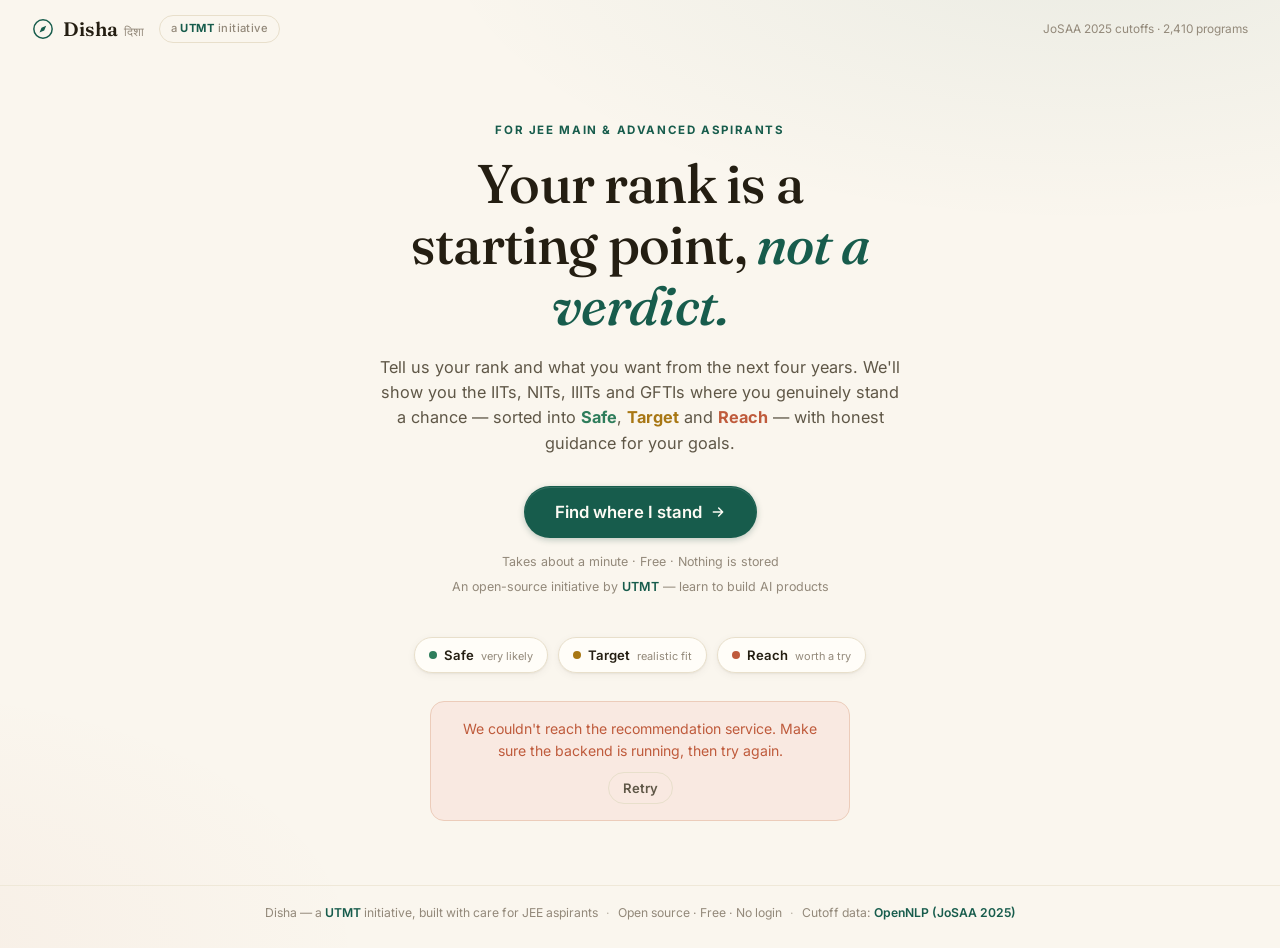
==== frontend/index.html @ eac90f02 "Initial commit: complete project code uploading on github" ====
<!DOCTYPE html>
<html lang="en">
<head>
  <meta charset="UTF-8" />
  <meta name="viewport" content="width=device-width, initial-scale=1.0, viewport-fit=cover" />
  <title>Disha — Find your direction after JEE</title>
  <meta name="description" content="Disha, a UTMT initiative — a calm, guided college counsellor for JEE aspirants. Enter your rank and goals, and see which IITs, NITs, IIITs and GFTIs realistically fit — grouped into Safe, Target and Reach with personal guidance." />
  <meta name="theme-color" content="#faf6ee" />
  <link rel="icon" type="image/svg+xml" href="assets/favicon.svg" />
  <link rel="preconnect" href="https://fonts.googleapis.com" />
  <link rel="preconnect" href="https://fonts.gstatic.com" crossorigin />
  <link href="https://fonts.googleapis.com/css2?family=Fraunces:opsz,wght@9..144,400;9..144,500;9..144,600&family=Inter:wght@400;500;600;700&display=swap" rel="stylesheet" />
  <link rel="stylesheet" href="css/style.css" />
</head>
<body>

  <!-- ───────────────────────── Header ───────────────────────── -->
  <header class="topbar">
    <a class="wordmark" href="/" id="wordmark" aria-label="Disha — home">
      <svg class="wordmark__mark" width="22" height="22" viewBox="0 0 24 24" fill="none" aria-hidden="true">
        <circle cx="12" cy="12" r="10" stroke="currentColor" stroke-width="1.6"/>
        <path d="M15.5 8.5l-2.2 5.1-5.1 2.2 2.2-5.1 5.1-2.2z" fill="currentColor"/>
      </svg>
      <span class="wordmark__text">Disha <span class="wordmark__devanagari" aria-hidden="true">दिशा</span></span>
    </a>
    <a class="utmt-badge" href="https://www.utmt.org" target="_blank" rel="noopener">a <strong>UTMT</strong> initiative</a>
    <div class="topbar__right">
      <span class="topbar__data-note">JoSAA 2025 cutoffs · <span id="program-count">2,410</span> programs</span>
      <button type="button" class="btn btn--ghost btn--sm" id="restart-btn" hidden>Start over</button>
    </div>
  </header>

  <main id="main">

    <!-- ───────────────────────── View: Welcome ───────────────────────── -->
    <section class="view view--welcome is-active" id="view-welcome" aria-label="Welcome">
      <div class="welcome">
        <p class="eyebrow welcome__eyebrow">For JEE Main &amp; Advanced aspirants</p>
        <h1 class="welcome__title">Your rank is a starting&nbsp;point, <em>not a verdict.</em></h1>
        <p class="welcome__lede">
          Tell us your rank and what you want from the next four years.
          We'll show you the IITs, NITs, IIITs and GFTIs where you genuinely stand a chance —
          sorted into <strong class="tone-safe">Safe</strong>, <strong class="tone-target">Target</strong>
          and <strong class="tone-reach">Reach</strong> — with honest guidance for your goals.
        </p>
        <button type="button" class="btn btn--primary btn--lg welcome__cta" id="begin-btn">
          Find where I stand
          <svg width="16" height="16" viewBox="0 0 24 24" fill="none" stroke="currentColor" stroke-width="2.2" stroke-linecap="round" stroke-linejoin="round" aria-hidden="true"><path d="M5 12h14M13 6l6 6-6 6"/></svg>
        </button>
        <p class="welcome__trust">Takes about a minute · Free · Nothing is stored</p>
        <p class="welcome__utmt">An open-source initiative by <a href="https://www.utmt.org" target="_blank" rel="noopener">UTMT</a> — learn to build AI products</p>

        <div class="welcome__legend" aria-hidden="true">
          <div class="legend-chip"><span class="dot dot--safe"></span>Safe <small>very likely</small></div>
          <div class="legend-chip"><span class="dot dot--target"></span>Target <small>realistic fit</small></div>
          <div class="legend-chip"><span class="dot dot--reach"></span>Reach <small>worth a try</small></div>
        </div>
      </div>

      <div class="offline-note" id="meta-offline" hidden>
        <p>We couldn't reach the recommendation service. Make sure the backend is running, then try again.</p>
        <button type="button" class="btn btn--ghost btn--sm" id="retry-meta-btn">Retry</button>
      </div>
    </section>

    <!-- ───────────────────────── View: Guided flow ───────────────────────── -->
    <section class="view view--flow" id="view-flow" aria-label="Your details">
      <div class="flow">
        <div class="flow__head">
          <button type="button" class="flow__back" id="flow-back" aria-label="Previous question">
            <svg width="16" height="16" viewBox="0 0 24 24" fill="none" stroke="currentColor" stroke-width="2.2" stroke-linecap="round" stroke-linejoin="round" aria-hidden="true"><path d="M19 12H5M11 18l-6-6 6-6"/></svg>
          </button>
          <div class="flow__progress" role="progressbar" aria-valuemin="1" aria-valuemax="5" aria-valuenow="1" id="flow-progressbar">
            <div class="flow__progress-fill" id="flow-progress-fill"></div>
          </div>
          <span class="flow__count" id="flow-count">1 / 5</span>
        </div>

        <form id="flow-form" novalidate>

          <!-- Step 1: Ranks -->
          <fieldset class="step" data-step="0">
            <p class="eyebrow">First things first</p>
            <h2 class="step__title">What's your rank?</h2>
            <p class="step__hint">Enter whichever ranks you have — at least one. Use your CRL (Common Rank List) rank.</p>

            <div class="field">
              <label class="field__label" for="mains-rank">JEE Main rank</label>
              <input class="input input--rank" id="mains-rank" type="text" inputmode="numeric" autocomplete="off" placeholder="e.g. 12,500" />
              <p class="field__note">Used for NITs, IIITs and GFTIs.</p>
            </div>

            <div class="field">
              <label class="field__label" for="adv-rank">JEE Advanced rank <span class="field__optional">optional</span></label>
              <input class="input input--rank" id="adv-rank" type="text" inputmode="numeric" autocomplete="off" placeholder="Leave blank if you didn't appear" />
              <p class="field__note">Used for IITs.</p>
            </div>

            <p class="field__error" id="error-ranks" role="alert" hidden></p>
          </fieldset>

          <!-- Step 2: About you -->
          <fieldset class="step" data-step="1" hidden>
            <p class="eyebrow">About you</p>
            <h2 class="step__title">A little about you</h2>
            <p class="step__hint">This decides which seat pools and quotas apply to you.</p>

            <div class="field">
              <span class="field__label" id="gender-label">Gender</span>
              <div class="choice-row" role="radiogroup" aria-labelledby="gender-label" id="gender-row">
                <button type="button" class="choice is-selected" role="radio" aria-checked="true" data-value="male">Male</button>
                <button type="button" class="choice" role="radio" aria-checked="false" data-value="female">Female</button>
                <button type="button" class="choice" role="radio" aria-checked="false" data-value="other">Other</button>
              </div>
              <p class="field__note" id="gender-note">&nbsp;</p>
            </div>

            <div class="field">
              <label class="field__label" for="seat-category">Reservation category</label>
              <select class="input" id="seat-category"></select>
              <p class="field__note" id="category-note"></p>
            </div>
          </fieldset>

          <!-- Step 3: Home state -->
          <fieldset class="step" data-step="2" hidden>
            <p class="eyebrow">Where you're from</p>
            <h2 class="step__title">Your home state</h2>
            <p class="step__hint">The state where you passed Class 12. NITs reserve half their seats for home-state students, so this genuinely changes your options.</p>

            <div class="field">
              <label class="field__label" for="home-state">State / Union Territory</label>
              <select class="input" id="home-state">
                <option value="" disabled selected>Choose your state…</option>
              </select>
              <p class="field__error" id="error-state" role="alert" hidden></p>
            </div>
          </fieldset>

          <!-- Step 4: Interest -->
          <fieldset class="step" data-step="3" hidden>
            <p class="eyebrow">The next four years</p>
            <h2 class="step__title">What pulls you?</h2>
            <p class="step__hint">There's no wrong answer — and "not sure" is a perfectly good one. We'll order branches to fit.</p>

            <div class="goal-grid" id="goal-grid" role="radiogroup" aria-label="Career interest"></div>
            <p class="field__error" id="error-goal" role="alert" hidden></p>
          </fieldset>

          <!-- Step 5: Review -->
          <fieldset class="step" data-step="4" hidden>
            <p class="eyebrow">One last look</p>
            <h2 class="step__title">Did we get this right?</h2>
            <p class="step__hint">Tap any row to change it.</p>

            <ul class="review" id="review-list"></ul>
          </fieldset>

          <div class="flow__foot">
            <button type="submit" class="btn btn--primary btn--lg" id="flow-next">Continue</button>
            <p class="flow__kbd-hint">press <kbd>Enter</kbd> ↵</p>
          </div>
        </form>
      </div>
    </section>

    <!-- ───────────────────────── View: Loading ───────────────────────── -->
    <section class="view view--loading" id="view-loading" aria-label="Finding your colleges">
      <div class="loading">
        <svg class="loading__compass" width="56" height="56" viewBox="0 0 24 24" fill="none" aria-hidden="true">
          <circle cx="12" cy="12" r="10" stroke="currentColor" stroke-width="1.4"/>
          <path d="M15.5 8.5l-2.2 5.1-5.1 2.2 2.2-5.1 5.1-2.2z" fill="currentColor"/>
        </svg>
        <p class="loading__text" id="loading-text">Reading last year's cutoffs…</p>
      </div>
    </section>

    <!-- ───────────────────────── View: Error ───────────────────────── -->
    <section class="view view--error" id="view-error" aria-label="Something went wrong" role="alert">
      <div class="error-box">
        <h2 class="error-box__title">That didn't work</h2>
        <p id="error-message">Something went wrong. Please try again.</p>
        <div class="error-box__actions">
          <button type="button" class="btn btn--primary" id="retry-btn">Try again</button>
          <button type="button" class="btn btn--ghost" id="error-edit-btn">Edit my details</button>
        </div>
      </div>
    </section>

    <!-- ───────────────────────── View: Results ───────────────────────── -->
    <section class="view view--results" id="view-results" aria-label="Your results">

      <div class="results-head">
        <div class="profile-chips" id="profile-chips"></div>
        <button type="button" class="btn btn--ghost btn--sm" id="edit-profile-btn">
          <svg width="13" height="13" viewBox="0 0 24 24" fill="none" stroke="currentColor" stroke-width="2" stroke-linecap="round" stroke-linejoin="round" aria-hidden="true"><path d="M17 3a2.8 2.8 0 014 4L7.5 20.5 2 22l1.5-5.5L17 3z"/></svg>
          Edit
        </button>
      </div>

      <!-- Counsellor's note -->
      <article class="note">
        <div class="note__rule" aria-hidden="true"></div>
        <div class="note__body">
          <p class="eyebrow note__eyebrow">A note for you</p>
          <h2 class="note__headline" id="note-headline">Here's where you stand.</h2>
          <p class="note__text" id="note-guidance"></p>
          <ul class="note__tips" id="note-tips"></ul>
        </div>
      </article>

      <div class="api-notes" id="api-notes" hidden></div>

      <!-- Standing spectrum -->
      <div class="spectrum" id="spectrum" role="group" aria-label="Your standing at a glance">
        <button type="button" class="zone zone--safe" data-zone="Safe">
          <span class="zone__count" id="zone-count-safe">0</span>
          <span class="zone__name">Safe</span>
          <span class="zone__sub">strong backups</span>
        </button>
        <button type="button" class="zone zone--target is-hot" data-zone="Target">
          <span class="zone__count" id="zone-count-target">0</span>
          <span class="zone__name">Target</span>
          <span class="zone__sub">your best-fit zone</span>
        </button>
        <button type="button" class="zone zone--reach" data-zone="Reach">
          <span class="zone__count" id="zone-count-reach">0</span>
          <span class="zone__name">Reach</span>
          <span class="zone__sub">worth a try</span>
        </button>
      </div>

      <!-- Filter toolbar -->
      <div class="toolbar" id="toolbar">
        <div class="searchbox">
          <svg width="14" height="14" viewBox="0 0 20 20" aria-hidden="true"><path d="M9 3.5a5.5 5.5 0 1 0 3.4 9.8l3.2 3.2a.9.9 0 0 0 1.3-1.3l-3.2-3.2A5.5 5.5 0 0 0 9 3.5zm-3.7 5.5a3.7 3.7 0 1 1 7.4 0 3.7 3.7 0 0 1-7.4 0z" fill="currentColor"/></svg>
          <input type="search" id="filter-search" placeholder="Search institute or branch…" aria-label="Search results" />
        </div>
        <div class="type-chips" id="type-chips" role="group" aria-label="Filter by institute type">
          <button type="button" class="chip is-active" data-type="">All</button>
          <button type="button" class="chip" data-type="IIT">IIT</button>
          <button type="button" class="chip" data-type="NIT">NIT</button>
          <button type="button" class="chip" data-type="IIIT">IIIT</button>
          <button type="button" class="chip" data-type="GFTI">GFTI</button>
        </div>
      </div>

      <!-- Result sections (populated by JS) -->
      <div id="result-sections" aria-live="polite"></div>

      <div class="empty-state" id="empty-filtered" hidden>
        <p><strong>Nothing matches those filters.</strong></p>
        <p>Try clearing the search or showing all institute types.</p>
        <button type="button" class="btn btn--ghost btn--sm" id="clear-filters-btn">Clear filters</button>
      </div>

      <div class="empty-state" id="empty-results" hidden>
        <p><strong>We couldn't find close matches.</strong></p>
        <p>Your rank may sit far from this dataset's cutoff windows for the filters chosen. Try adding your other rank, or double-check your home state.</p>
        <button type="button" class="btn btn--primary btn--sm" id="empty-edit-btn">Edit my details</button>
      </div>

      <!-- UTMT Nachiketa callout -->
      <aside class="nachiketa" id="nachiketa">
        <div class="nachiketa__body">
          <p class="eyebrow nachiketa__eyebrow">From UTMT, the team behind this tool</p>
          <h2 class="nachiketa__title">Bright mind, tight budget? Nachiketa has your back.</h2>
          <p class="nachiketa__text">
            If you scored <strong>90+ percentile in JEE Mains</strong> and your family income is below ₹3 lakh a year,
            UTMT's <strong>Nachiketa Initiative</strong> fully funds the IIT Madras online BS degree —
            with a 4-year internship, mentorship and placement support.
          </p>
          <a class="btn btn--ghost btn--sm nachiketa__cta" href="https://www.utmt.org/nachiketa" target="_blank" rel="noopener">
            Learn about Nachiketa
            <svg width="13" height="13" viewBox="0 0 24 24" fill="none" stroke="currentColor" stroke-width="2.2" stroke-linecap="round" stroke-linejoin="round" aria-hidden="true"><path d="M7 17L17 7M9 7h8v8"/></svg>
          </a>
        </div>
      </aside>

      <p class="disclaimer">
        Based on JoSAA 2025 Round-6 closing ranks for OPEN (CRL) seats. Cutoffs move every year —
        treat this as a compass, not a contract. Verify on <strong>josaa.nic.in</strong> before locking choices.
      </p>
    </section>

  </main>

  <footer class="footer">
    <span>Disha — a <a href="https://www.utmt.org" target="_blank" rel="noopener">UTMT</a> initiative, built with care for JEE aspirants</span>
    <span class="footer__sep" aria-hidden="true">·</span>
    <span>Open source · Free · No login</span>
    <span class="footer__sep" aria-hidden="true">·</span>
    <span>Cutoff data: <a href="https://github.com/atmabodha/OpenNLP" target="_blank" rel="noopener">OpenNLP (JoSAA 2025)</a></span>
  </footer>

  <script src="js/config.js"></script>
  <script src="js/api.js"></script>
  <script src="js/app.js" defer></script>
</body>
</html>
---- frontend/css/style.css ----
/* ════════════════════════════════════════════════════════════════════════
   Disha — design system
   A warm, editorial "counsellor's desk" aesthetic:
   paper cream surfaces, deep ink type, pine / ochre / terracotta accents.
   Fraunces (display serif) + Inter (UI sans). Mobile-first.
   ════════════════════════════════════════════════════════════════════════ */

:root {
  /* surfaces */
  --paper:      #faf6ee;
  --paper-deep: #f2ecdd;
  --card:       #fffdf8;
  --line:       #e8dfcb;
  --line-soft:  #efe8d8;

  /* ink */
  --ink:       #241e12;
  --ink-soft:  #5f5747;
  --ink-faint: #93897a;

  /* brand */
  --pine:       #175c4c;
  --pine-deep:  #0e4237;
  --pine-tint:  #e3ede7;

  /* zones */
  --safe:        #2e7d5b;
  --safe-bg:     #e8f1e9;
  --safe-line:   #c4dcc9;
  --target:      #a87714;
  --target-bg:   #f7eed7;
  --target-line: #e6d4a8;
  --reach:       #bf5b3c;
  --reach-bg:    #f9e9e1;
  --reach-line:  #ecccba;

  /* misc */
  --radius:    14px;
  --radius-sm: 9px;
  --shadow-sm: 0 1px 2px rgba(60, 48, 22, 0.06), 0 2px 8px rgba(60, 48, 22, 0.05);
  --shadow-md: 0 2px 6px rgba(60, 48, 22, 0.07), 0 12px 32px rgba(60, 48, 22, 0.09);
  --serif: "Fraunces", "Georgia", serif;
  --sans:  "Inter", -apple-system, "Segoe UI", sans-serif;
  --ease-out: cubic-bezier(0.22, 1, 0.36, 1);
}

/* ── Reset & base ──────────────────────────────────────────────────────── */

*, *::before, *::after { box-sizing: border-box; }

/* [hidden] must always win, even over display rules below */
[hidden] { display: none !important; }

html { -webkit-text-size-adjust: 100%; }

body {
  margin: 0;
  min-height: 100dvh;
  display: flex;
  flex-direction: column;
  font-family: var(--sans);
  font-size: 16px;
  line-height: 1.55;
  color: var(--ink);
  background:
    radial-gradient(1100px 500px at 85% -8%, rgba(23, 92, 76, 0.07), transparent 60%),
    radial-gradient(900px 480px at -10% 100%, rgba(191, 91, 60, 0.05), transparent 55%),
    var(--paper);
  -webkit-font-smoothing: antialiased;
}

h1, h2, h3 { margin: 0; font-weight: 600; }
p  { margin: 0; }
ul { margin: 0; padding: 0; list-style: none; }
fieldset { margin: 0; padding: 0; border: 0; min-width: 0; }
kbd {
  font-family: var(--sans);
  font-size: 0.72rem;
  padding: 2px 6px;
  border: 1px solid var(--line);
  border-bottom-width: 2px;
  border-radius: 5px;
  background: var(--card);
  color: var(--ink-soft);
}

::selection { background: rgba(23, 92, 76, 0.18); }

:focus-visible {
  outline: 2px solid var(--pine);
  outline-offset: 2px;
  border-radius: 4px;
}

/* ── Shared atoms ──────────────────────────────────────────────────────── */

.eyebrow {
  font-size: 0.72rem;
  font-weight: 700;
  letter-spacing: 0.14em;
  text-transform: uppercase;
  color: var(--pine);
}

.tone-safe   { color: var(--safe); }
.tone-target { color: var(--target); }
.tone-reach  { color: var(--reach); }

.btn {
  display: inline-flex;
  align-items: center;
  justify-content: center;
  gap: 8px;
  font-family: var(--sans);
  font-size: 0.95rem;
  font-weight: 600;
  padding: 12px 22px;
  border-radius: 999px;
  border: 1px solid transparent;
  cursor: pointer;
  transition: transform 0.15s var(--ease-out), box-shadow 0.2s, background-color 0.2s, border-color 0.2s;
  -webkit-tap-highlight-color: transparent;
}
.btn:active { transform: scale(0.97); }

.btn--primary {
  background: var(--pine);
  color: #fdfbf4;
  box-shadow: 0 2px 6px rgba(14, 66, 55, 0.25), inset 0 1px 0 rgba(255, 255, 255, 0.12);
}
.btn--primary:hover { background: var(--pine-deep); }

.btn--ghost {
  background: transparent;
  color: var(--ink-soft);
  border-color: var(--line);
}
.btn--ghost:hover { border-color: var(--ink-faint); color: var(--ink); background: var(--card); }

.btn--lg { font-size: 1.05rem; padding: 15px 30px; }
.btn--sm { font-size: 0.82rem; padding: 7px 14px; }

.btn[disabled] { opacity: 0.55; cursor: default; pointer-events: none; }

/* ── Topbar ────────────────────────────────────────────────────────────── */

.topbar {
  display: flex;
  align-items: center;
  justify-content: space-between;
  gap: 12px;
  padding: 14px clamp(16px, 4vw, 32px);
}

.wordmark {
  display: inline-flex;
  align-items: center;
  gap: 9px;
  text-decoration: none;
  color: var(--ink);
}
.wordmark__mark { color: var(--pine); flex: none; }
.wordmark__text {
  font-family: var(--serif);
  font-size: 1.22rem;
  font-weight: 600;
  letter-spacing: 0.01em;
}
.wordmark__devanagari {
  font-family: var(--sans);
  font-size: 0.78rem;
  font-weight: 500;
  color: var(--ink-faint);
  margin-left: 2px;
}

.utmt-badge {
  font-size: 0.7rem;
  font-weight: 500;
  letter-spacing: 0.04em;
  color: var(--ink-faint);
  text-decoration: none;
  border: 1px solid var(--line);
  border-radius: 999px;
  padding: 4px 11px;
  margin-left: 2px;
  margin-right: auto;
  transition: color 0.2s, border-color 0.2s;
  white-space: nowrap;
}
.utmt-badge strong { color: var(--pine); font-weight: 700; }
.utmt-badge:hover { color: var(--ink); border-color: var(--ink-faint); }

.topbar__right { display: flex; align-items: center; gap: 12px; }
.topbar__data-note { font-size: 0.74rem; color: var(--ink-faint); }
@media (max-width: 480px) { .topbar__data-note { display: none; } }

/* ── View switching ────────────────────────────────────────────────────── */

main { flex: 1; display: flex; flex-direction: column; }

.view {
  display: none;
  flex: 1;
  width: 100%;
  animation: view-in 0.45s var(--ease-out);
}
.view.is-active { display: flex; flex-direction: column; }

@keyframes view-in {
  from { opacity: 0; transform: translateY(10px); }
  to   { opacity: 1; transform: none; }
}

/* ── Welcome ───────────────────────────────────────────────────────────── */

.view--welcome {
  align-items: center;
  justify-content: center;
  padding: clamp(24px, 6vw, 64px) 20px;
}

.welcome {
  max-width: 620px;
  text-align: center;
  display: flex;
  flex-direction: column;
  align-items: center;
}

.welcome__eyebrow { animation: rise 0.6s var(--ease-out) both; }

.welcome__title {
  font-family: var(--serif);
  font-size: clamp(2.1rem, 6.5vw, 3.4rem);
  line-height: 1.12;
  font-weight: 500;
  letter-spacing: -0.015em;
  margin-top: 14px;
  animation: rise 0.6s var(--ease-out) 0.08s both;
}
.welcome__title em {
  font-style: italic;
  color: var(--pine);
}

.welcome__lede {
  margin-top: 18px;
  max-width: 52ch;
  font-size: 1.02rem;
  color: var(--ink-soft);
  animation: rise 0.6s var(--ease-out) 0.16s both;
}

.welcome__cta { margin-top: 30px; animation: rise 0.6s var(--ease-out) 0.24s both; }

.welcome__trust {
  margin-top: 14px;
  font-size: 0.78rem;
  color: var(--ink-faint);
  animation: rise 0.6s var(--ease-out) 0.3s both;
}

.welcome__utmt {
  margin-top: 6px;
  font-size: 0.78rem;
  color: var(--ink-faint);
  animation: rise 0.6s var(--ease-out) 0.34s both;
}
.welcome__utmt a {
  color: var(--pine);
  font-weight: 600;
  text-decoration: none;
}
.welcome__utmt a:hover { text-decoration: underline; }

.welcome__legend {
  display: flex;
  flex-wrap: wrap;
  justify-content: center;
  gap: 10px;
  margin-top: 40px;
  animation: rise 0.6s var(--ease-out) 0.38s both;
}

.legend-chip {
  display: inline-flex;
  align-items: baseline;
  gap: 7px;
  font-size: 0.82rem;
  font-weight: 600;
  padding: 7px 14px;
  background: var(--card);
  border: 1px solid var(--line);
  border-radius: 999px;
  box-shadow: var(--shadow-sm);
}
.legend-chip small { font-weight: 400; color: var(--ink-faint); }

.dot { width: 8px; height: 8px; border-radius: 50%; align-self: center; }
.dot--safe   { background: var(--safe); }
.dot--target { background: var(--target); }
.dot--reach  { background: var(--reach); }

@keyframes rise {
  from { opacity: 0; transform: translateY(14px); }
  to   { opacity: 1; transform: none; }
}

.offline-note {
  margin: 28px auto 0;
  max-width: 420px;
  text-align: center;
  font-size: 0.88rem;
  color: var(--reach);
  background: var(--reach-bg);
  border: 1px solid var(--reach-line);
  border-radius: var(--radius);
  padding: 16px 20px;
  display: grid;
  gap: 10px;
  justify-items: center;
}

/* ── Guided flow ───────────────────────────────────────────────────────── */

.view--flow {
  align-items: center;
  padding: clamp(12px, 3vw, 32px) 20px 40px;
}

.flow {
  width: 100%;
  max-width: 560px;
  display: flex;
  flex-direction: column;
  flex: 1;
}

.flow__head {
  display: flex;
  align-items: center;
  gap: 14px;
  padding: 8px 0 26px;
}

.flow__back {
  display: inline-flex;
  align-items: center;
  justify-content: center;
  width: 36px;
  height: 36px;
  flex: none;
  border-radius: 50%;
  border: 1px solid var(--line);
  background: var(--card);
  color: var(--ink-soft);
  cursor: pointer;
  transition: opacity 0.2s, border-color 0.2s, transform 0.15s var(--ease-out);
}
.flow__back:hover { border-color: var(--ink-faint); color: var(--ink); }
.flow__back:active { transform: scale(0.94); }
.flow__back[disabled] { opacity: 0; pointer-events: none; }

.flow__progress {
  flex: 1;
  height: 6px;
  border-radius: 999px;
  background: var(--line-soft);
  overflow: hidden;
}
.flow__progress-fill {
  height: 100%;
  width: 20%;
  border-radius: inherit;
  background: linear-gradient(90deg, var(--pine), #2c8a6f);
  transition: width 0.5s var(--ease-out);
}

.flow__count {
  font-size: 0.76rem;
  font-weight: 600;
  color: var(--ink-faint);
  font-variant-numeric: tabular-nums;
}

.step { animation: step-in 0.4s var(--ease-out); }
.step[hidden] { display: none; }

@keyframes step-in {
  from { opacity: 0; transform: translateX(26px); }
  to   { opacity: 1; transform: none; }
}
.step.is-back { animation-name: step-in-back; }
@keyframes step-in-back {
  from { opacity: 0; transform: translateX(-26px); }
  to   { opacity: 1; transform: none; }
}

.step__title {
  font-family: var(--serif);
  font-size: clamp(1.6rem, 5vw, 2.1rem);
  font-weight: 500;
  letter-spacing: -0.01em;
  margin-top: 10px;
}

.step__hint {
  margin-top: 8px;
  font-size: 0.92rem;
  color: var(--ink-soft);
  max-width: 46ch;
}

/* fields */

.field { margin-top: 22px; }

.field__label {
  display: block;
  font-size: 0.86rem;
  font-weight: 600;
  margin-bottom: 7px;
}
.field__optional {
  font-weight: 400;
  font-size: 0.76rem;
  color: var(--ink-faint);
  margin-left: 4px;
}

.input {
  width: 100%;
  font-family: var(--sans);
  font-size: 1rem;
  color: var(--ink);
  padding: 13px 16px;
  background: var(--card);
  border: 1.5px solid var(--line);
  border-radius: var(--radius-sm);
  transition: border-color 0.2s, box-shadow 0.2s;
  appearance: none;
}
.input:hover { border-color: #d8cdb4; }
.input:focus {
  outline: none;
  border-color: var(--pine);
  box-shadow: 0 0 0 3px rgba(23, 92, 76, 0.14);
}
.input::placeholder { color: var(--ink-faint); }

select.input {
  background-image: url("data:image/svg+xml,%3Csvg xmlns='http://www.w3.org/2000/svg' width='12' height='12' viewBox='0 0 24 24' fill='none' stroke='%235f5747' stroke-width='2.5' stroke-linecap='round' stroke-linejoin='round'%3E%3Cpath d='M6 9l6 6 6-6'/%3E%3C/svg%3E");
  background-repeat: no-repeat;
  background-position: right 14px center;
  padding-right: 40px;
  cursor: pointer;
}

.input--rank {
  font-family: var(--serif);
  font-size: 1.35rem;
  font-weight: 500;
  letter-spacing: 0.01em;
  font-variant-numeric: tabular-nums;
}

.field__note {
  margin-top: 6px;
  font-size: 0.78rem;
  color: var(--ink-faint);
}

.field__error {
  margin-top: 10px;
  font-size: 0.85rem;
  font-weight: 500;
  color: var(--reach);
}

/* choice pills (gender) */

.choice-row { display: flex; flex-wrap: wrap; gap: 8px; }

.choice {
  font-family: var(--sans);
  font-size: 0.92rem;
  font-weight: 500;
  color: var(--ink-soft);
  padding: 11px 20px;
  background: var(--card);
  border: 1.5px solid var(--line);
  border-radius: 999px;
  cursor: pointer;
  transition: border-color 0.18s, background-color 0.18s, color 0.18s, transform 0.15s var(--ease-out);
  -webkit-tap-highlight-color: transparent;
}
.choice:hover { border-color: #d8cdb4; }
.choice:active { transform: scale(0.96); }
.choice.is-selected {
  background: var(--pine-tint);
  border-color: var(--pine);
  color: var(--pine-deep);
  font-weight: 600;
}

/* goal cards */

.goal-grid {
  display: grid;
  grid-template-columns: 1fr;
  gap: 10px;
  margin-top: 22px;
}
@media (min-width: 560px) { .goal-grid { grid-template-columns: 1fr 1fr; } }

.goal-card {
  display: flex;
  align-items: center;
  gap: 14px;
  text-align: left;
  font-family: var(--sans);
  padding: 14px 16px;
  background: var(--card);
  border: 1.5px solid var(--line);
  border-radius: var(--radius);
  cursor: pointer;
  transition: border-color 0.18s, background-color 0.18s, transform 0.15s var(--ease-out), box-shadow 0.2s;
  -webkit-tap-highlight-color: transparent;
}
.goal-card:hover { border-color: #d8cdb4; box-shadow: var(--shadow-sm); }
.goal-card:active { transform: scale(0.98); }
.goal-card.is-selected {
  border-color: var(--pine);
  background: var(--pine-tint);
  box-shadow: 0 0 0 1px var(--pine) inset;
}

.goal-card__icon {
  display: inline-flex;
  align-items: center;
  justify-content: center;
  width: 38px;
  height: 38px;
  flex: none;
  border-radius: 11px;
  background: var(--paper-deep);
  color: var(--pine);
  transition: background-color 0.18s;
}
.goal-card.is-selected .goal-card__icon { background: #d2e2da; }

.goal-card__name { font-size: 0.95rem; font-weight: 600; color: var(--ink); display: block; }
.goal-card__desc { font-size: 0.78rem; color: var(--ink-faint); display: block; margin-top: 1px; }

/* review */

.review {
  margin-top: 22px;
  background: var(--card);
  border: 1px solid var(--line);
  border-radius: var(--radius);
  overflow: hidden;
  box-shadow: var(--shadow-sm);
}

.review__row {
  display: flex;
  align-items: center;
  justify-content: space-between;
  gap: 14px;
  width: 100%;
  font-family: var(--sans);
  text-align: left;
  padding: 14px 18px;
  background: transparent;
  border: 0;
  border-bottom: 1px solid var(--line-soft);
  cursor: pointer;
  transition: background-color 0.15s;
}
.review__row:last-child { border-bottom: 0; }
.review__row:hover { background: var(--paper-deep); }

.review__key { font-size: 0.8rem; color: var(--ink-faint); flex: none; }
.review__val {
  font-size: 0.94rem;
  font-weight: 600;
  color: var(--ink);
  text-align: right;
}
.review__val small { font-weight: 400; color: var(--ink-faint); }

.flow__foot {
  margin-top: 34px;
  display: flex;
  align-items: center;
  gap: 16px;
}
.flow__kbd-hint { font-size: 0.76rem; color: var(--ink-faint); }
@media (max-width: 480px) {
  .flow__foot { flex-direction: column; align-items: stretch; }
  .flow__foot .btn { width: 100%; }
  .flow__kbd-hint { display: none; }
}

/* ── Loading ───────────────────────────────────────────────────────────── */

.view--loading { align-items: center; justify-content: center; padding: 40px 20px; }

.loading { text-align: center; color: var(--pine); }
.loading__compass { animation: compass-spin 2.6s var(--ease-out) infinite; }
@keyframes compass-spin {
  0%   { transform: rotate(0deg); }
  45%  { transform: rotate(160deg); }
  60%  { transform: rotate(140deg); }
  100% { transform: rotate(360deg); }
}
.loading__text {
  margin-top: 18px;
  font-family: var(--serif);
  font-size: 1.1rem;
  color: var(--ink-soft);
}

/* ── Error ─────────────────────────────────────────────────────────────── */

.view--error { align-items: center; justify-content: center; padding: 40px 20px; }

.error-box {
  max-width: 440px;
  text-align: center;
  background: var(--card);
  border: 1px solid var(--reach-line);
  border-radius: var(--radius);
  padding: 30px 28px;
  box-shadow: var(--shadow-sm);
}
.error-box__title { font-family: var(--serif); font-size: 1.4rem; font-weight: 500; }
.error-box p { margin-top: 10px; font-size: 0.92rem; color: var(--ink-soft); }
.error-box__actions {
  display: flex;
  flex-wrap: wrap;
  gap: 10px;
  justify-content: center;
  margin-top: 20px;
}

/* ── Results ───────────────────────────────────────────────────────────── */

.view--results {
  width: 100%;
  max-width: 880px;
  margin: 0 auto;
  padding: 6px clamp(16px, 4vw, 32px) 48px;
}

.results-head {
  display: flex;
  align-items: center;
  justify-content: space-between;
  gap: 12px;
  flex-wrap: wrap;
  margin-bottom: 18px;
}

.profile-chips { display: flex; flex-wrap: wrap; gap: 7px; }

.pchip {
  font-size: 0.78rem;
  font-weight: 600;
  color: var(--ink-soft);
  background: var(--card);
  border: 1px solid var(--line);
  border-radius: 999px;
  padding: 5px 12px;
}
.pchip strong { color: var(--ink); font-variant-numeric: tabular-nums; }

/* counsellor's note */

.note {
  display: flex;
  gap: 0;
  background: var(--card);
  border: 1px solid var(--line);
  border-radius: var(--radius);
  box-shadow: var(--shadow-md);
  overflow: hidden;
  animation: rise 0.55s var(--ease-out) both;
}

.note__rule {
  width: 5px;
  flex: none;
  background: linear-gradient(180deg, var(--safe), var(--target), var(--reach));
}

.note__body { padding: clamp(20px, 4vw, 30px); }

.note__headline {
  font-family: var(--serif);
  font-size: clamp(1.45rem, 4.5vw, 1.9rem);
  font-weight: 500;
  letter-spacing: -0.01em;
  margin-top: 8px;
}

.note__text {
  margin-top: 12px;
  font-size: 0.96rem;
  color: var(--ink-soft);
  max-width: 64ch;
}

.note__tips { margin-top: 14px; display: grid; gap: 8px; }
.note__tips:empty { display: none; }
.note__tips li {
  position: relative;
  padding-left: 22px;
  font-size: 0.88rem;
  color: var(--ink-soft);
}
.note__tips li::before {
  content: "";
  position: absolute;
  left: 4px;
  top: 0.52em;
  width: 7px;
  height: 7px;
  border-radius: 50%;
  background: var(--pine);
  opacity: 0.55;
}

/* api notes */

.api-notes { display: grid; gap: 8px; margin-top: 14px; }
.api-note {
  font-size: 0.84rem;
  color: #7c5c10;
  background: var(--target-bg);
  border: 1px solid var(--target-line);
  border-radius: var(--radius-sm);
  padding: 10px 14px;
}

/* spectrum */

.spectrum {
  display: grid;
  grid-template-columns: repeat(3, 1fr);
  gap: 10px;
  margin-top: 22px;
}

.zone {
  font-family: var(--sans);
  display: flex;
  flex-direction: column;
  align-items: flex-start;
  gap: 1px;
  padding: 14px 16px 12px;
  border-radius: var(--radius);
  border: 1.5px solid var(--line);
  background: var(--card);
  cursor: pointer;
  text-align: left;
  transition: transform 0.18s var(--ease-out), box-shadow 0.2s, border-color 0.2s;
  -webkit-tap-highlight-color: transparent;
  animation: rise 0.55s var(--ease-out) both;
}
.zone:nth-child(1) { animation-delay: 0.05s; }
.zone:nth-child(2) { animation-delay: 0.12s; }
.zone:nth-child(3) { animation-delay: 0.19s; }
.zone:hover { transform: translateY(-2px); box-shadow: var(--shadow-sm); }
.zone:active { transform: scale(0.97); }

.zone--safe   { border-color: var(--safe-line);   background: linear-gradient(180deg, var(--safe-bg), var(--card)); }
.zone--target { border-color: var(--target-line); background: linear-gradient(180deg, var(--target-bg), var(--card)); }
.zone--reach  { border-color: var(--reach-line);  background: linear-gradient(180deg, var(--reach-bg), var(--card)); }
.zone--target.is-hot { box-shadow: 0 0 0 1px var(--target-line), var(--shadow-sm); }
.zone.is-empty { opacity: 0.45; pointer-events: none; }

.zone__count {
  font-family: var(--serif);
  font-size: clamp(1.7rem, 6vw, 2.3rem);
  font-weight: 600;
  line-height: 1.1;
  font-variant-numeric: tabular-nums;
}
.zone--safe   .zone__count { color: var(--safe); }
.zone--target .zone__count { color: var(--target); }
.zone--reach  .zone__count { color: var(--reach); }

.zone__name { font-size: 0.85rem; font-weight: 700; margin-top: 3px; }
.zone__sub  { font-size: 0.7rem; color: var(--ink-faint); }
@media (max-width: 420px) { .zone__sub { display: none; } }

/* toolbar */

.toolbar {
  position: sticky;
  top: 0;
  z-index: 20;
  display: flex;
  flex-wrap: wrap;
  align-items: center;
  gap: 10px;
  padding: 12px 0;
  margin-top: 14px;
  background: linear-gradient(180deg, var(--paper) 82%, transparent);
}

.searchbox {
  display: flex;
  align-items: center;
  gap: 8px;
  flex: 1 1 220px;
  background: var(--card);
  border: 1.5px solid var(--line);
  border-radius: 999px;
  padding: 0 16px;
  color: var(--ink-faint);
  transition: border-color 0.2s, box-shadow 0.2s;
}
.searchbox:focus-within {
  border-color: var(--pine);
  box-shadow: 0 0 0 3px rgba(23, 92, 76, 0.12);
}
.searchbox input {
  flex: 1;
  font-family: var(--sans);
  font-size: 0.9rem;
  color: var(--ink);
  background: transparent;
  border: 0;
  padding: 10px 0;
  min-width: 0;
}
.searchbox input:focus { outline: none; }
.searchbox input::placeholder { color: var(--ink-faint); }

.type-chips { display: flex; gap: 6px; flex-wrap: wrap; }

.chip {
  font-family: var(--sans);
  font-size: 0.8rem;
  font-weight: 600;
  color: var(--ink-soft);
  background: var(--card);
  border: 1.5px solid var(--line);
  border-radius: 999px;
  padding: 7px 14px;
  cursor: pointer;
  transition: border-color 0.15s, background-color 0.15s, color 0.15s;
  -webkit-tap-highlight-color: transparent;
}
.chip:hover { border-color: #d8cdb4; }
.chip.is-active {
  background: var(--ink);
  border-color: var(--ink);
  color: var(--paper);
}

/* result sections */

.rsection { margin-top: 26px; }
.rsection[hidden] { display: none; }

.rsection__head { display: flex; align-items: baseline; gap: 10px; flex-wrap: wrap; }

.rsection__title {
  font-family: var(--serif);
  font-size: 1.35rem;
  font-weight: 500;
  display: inline-flex;
  align-items: center;
  gap: 9px;
}
.rsection__title .dot { width: 10px; height: 10px; }

.rsection__count { font-size: 0.82rem; font-weight: 600; color: var(--ink-faint); }

.rsection__blurb {
  margin-top: 5px;
  font-size: 0.86rem;
  color: var(--ink-soft);
  max-width: 62ch;
}

.cards { display: grid; gap: 10px; margin-top: 14px; }
@media (min-width: 720px) { .cards { grid-template-columns: 1fr 1fr; } }

/* college card */

.ccard {
  position: relative;
  background: var(--card);
  border: 1px solid var(--line);
  border-left-width: 4px;
  border-radius: var(--radius);
  padding: 15px 16px 13px;
  box-shadow: var(--shadow-sm);
  transition: transform 0.18s var(--ease-out), box-shadow 0.22s;
  animation: card-in 0.5s var(--ease-out) both;
}
.ccard:hover { transform: translateY(-2px); box-shadow: var(--shadow-md); }

@keyframes card-in {
  from { opacity: 0; transform: translateY(12px); }
  to   { opacity: 1; transform: none; }
}

.ccard--safe   { border-left-color: var(--safe); }
.ccard--target { border-left-color: var(--target); }
.ccard--reach  { border-left-color: var(--reach); }

.ccard__meta {
  display: flex;
  align-items: center;
  gap: 6px;
  flex-wrap: wrap;
}

.tag {
  font-size: 0.66rem;
  font-weight: 700;
  letter-spacing: 0.06em;
  text-transform: uppercase;
  padding: 3px 9px;
  border-radius: 999px;
  border: 1px solid var(--line);
  background: var(--paper-deep);
  color: var(--ink-soft);
}
.tag--iit  { background: #ece5f4; border-color: #d8cbe8; color: #5b3e85; }
.tag--nit  { background: #e2ecf3; border-color: #c8dbe8; color: #2c5876; }
.tag--iiit { background: #e7f0e9; border-color: #cfe2d4; color: #2e6b46; }
.tag--gfti { background: #f3ece0; border-color: #e3d5bd; color: #7a5f2e; }

.ccard__star {
  margin-left: auto;
  display: inline-flex;
  align-items: center;
  gap: 5px;
  font-size: 0.68rem;
  font-weight: 700;
  color: var(--target);
  white-space: nowrap;
}

.ccard__institute {
  font-family: var(--serif);
  font-size: 1.06rem;
  font-weight: 600;
  line-height: 1.3;
  margin-top: 9px;
}

.ccard__branch {
  font-size: 0.85rem;
  color: var(--ink-soft);
  margin-top: 2px;
}
.ccard__branch small { color: var(--ink-faint); }

/* rank-window bar */

.rankbar { margin-top: 13px; }

.rankbar__track {
  position: relative;
  height: 6px;
  border-radius: 999px;
  background: var(--line-soft);
}

.rankbar__window {
  position: absolute;
  top: 0;
  bottom: 0;
  border-radius: 999px;
  opacity: 0.85;
}
.ccard--safe   .rankbar__window { background: linear-gradient(90deg, #5da183, var(--safe)); }
.ccard--target .rankbar__window { background: linear-gradient(90deg, #d3a83c, var(--target)); }
.ccard--reach  .rankbar__window { background: linear-gradient(90deg, #d98a6c, var(--reach)); }

.rankbar__you {
  position: absolute;
  top: 50%;
  width: 14px;
  height: 14px;
  border-radius: 50%;
  background: var(--ink);
  border: 2.5px solid var(--card);
  box-shadow: 0 1px 4px rgba(36, 30, 18, 0.4);
  transform: translate(-50%, -50%) scale(0);
  animation: you-pop 0.45s var(--ease-out) 0.35s forwards;
}
@keyframes you-pop {
  to { transform: translate(-50%, -50%) scale(1); }
}

.rankbar__labels {
  display: flex;
  justify-content: space-between;
  margin-top: 7px;
  font-size: 0.7rem;
  color: var(--ink-faint);
  font-variant-numeric: tabular-nums;
}
.rankbar__labels strong { color: var(--ink-soft); font-weight: 600; }

.rankbar__verdict {
  margin-top: 8px;
  font-size: 0.76rem;
  font-weight: 600;
}
.ccard--safe   .rankbar__verdict { color: var(--safe); }
.ccard--target .rankbar__verdict { color: var(--target); }
.ccard--reach  .rankbar__verdict { color: var(--reach); }

.ccard__foot {
  display: flex;
  gap: 10px;
  flex-wrap: wrap;
  margin-top: 9px;
  font-size: 0.72rem;
  color: var(--ink-faint);
}

/* empty states */

.empty-state {
  margin-top: 30px;
  text-align: center;
  background: var(--card);
  border: 1px dashed var(--line);
  border-radius: var(--radius);
  padding: 32px 24px;
  display: grid;
  gap: 8px;
  justify-items: center;
  font-size: 0.92rem;
  color: var(--ink-soft);
}

/* UTMT Nachiketa callout */

.nachiketa {
  margin-top: 34px;
  background: linear-gradient(135deg, var(--pine-deep), var(--pine) 70%, #1f6e5b);
  border-radius: var(--radius);
  box-shadow: var(--shadow-md);
  overflow: hidden;
  position: relative;
}
.nachiketa::after {
  content: "ॐ";
  position: absolute;
  right: -6px;
  bottom: -34px;
  font-size: 9rem;
  line-height: 1;
  color: rgba(255, 255, 255, 0.06);
  pointer-events: none;
}

.nachiketa__body { padding: clamp(20px, 4vw, 28px); position: relative; }

.nachiketa__eyebrow { color: #9fd0bd; }

.nachiketa__title {
  font-family: var(--serif);
  font-size: clamp(1.25rem, 4vw, 1.55rem);
  font-weight: 500;
  color: #fdfbf4;
  margin-top: 8px;
}

.nachiketa__text {
  margin-top: 10px;
  font-size: 0.9rem;
  color: rgba(253, 251, 244, 0.82);
  max-width: 58ch;
}
.nachiketa__text strong { color: #fdfbf4; }

.nachiketa__cta {
  margin-top: 16px;
  border-color: rgba(253, 251, 244, 0.35);
  color: #fdfbf4;
}
.nachiketa__cta:hover {
  background: rgba(253, 251, 244, 0.1);
  border-color: rgba(253, 251, 244, 0.6);
  color: #fff;
}

.disclaimer {
  margin-top: 36px;
  font-size: 0.76rem;
  color: var(--ink-faint);
  max-width: 70ch;
}

/* ── Footer ────────────────────────────────────────────────────────────── */

.footer {
  display: flex;
  flex-wrap: wrap;
  justify-content: center;
  gap: 8px;
  padding: 18px 20px 26px;
  font-size: 0.76rem;
  color: var(--ink-faint);
  border-top: 1px solid var(--line-soft);
}
.footer__sep { opacity: 0.6; }
.footer a { color: var(--pine); font-weight: 600; text-decoration: none; }
.footer a:hover { text-decoration: underline; }

/* ── Reduced motion ────────────────────────────────────────────────────── */

@media (prefers-reduced-motion: reduce) {
  *, *::before, *::after {
    animation-duration: 0.01ms !important;
    animation-delay: 0ms !important;
    transition-duration: 0.01ms !important;
  }
  .rankbar__you { transform: translate(-50%, -50%) scale(1); }
}
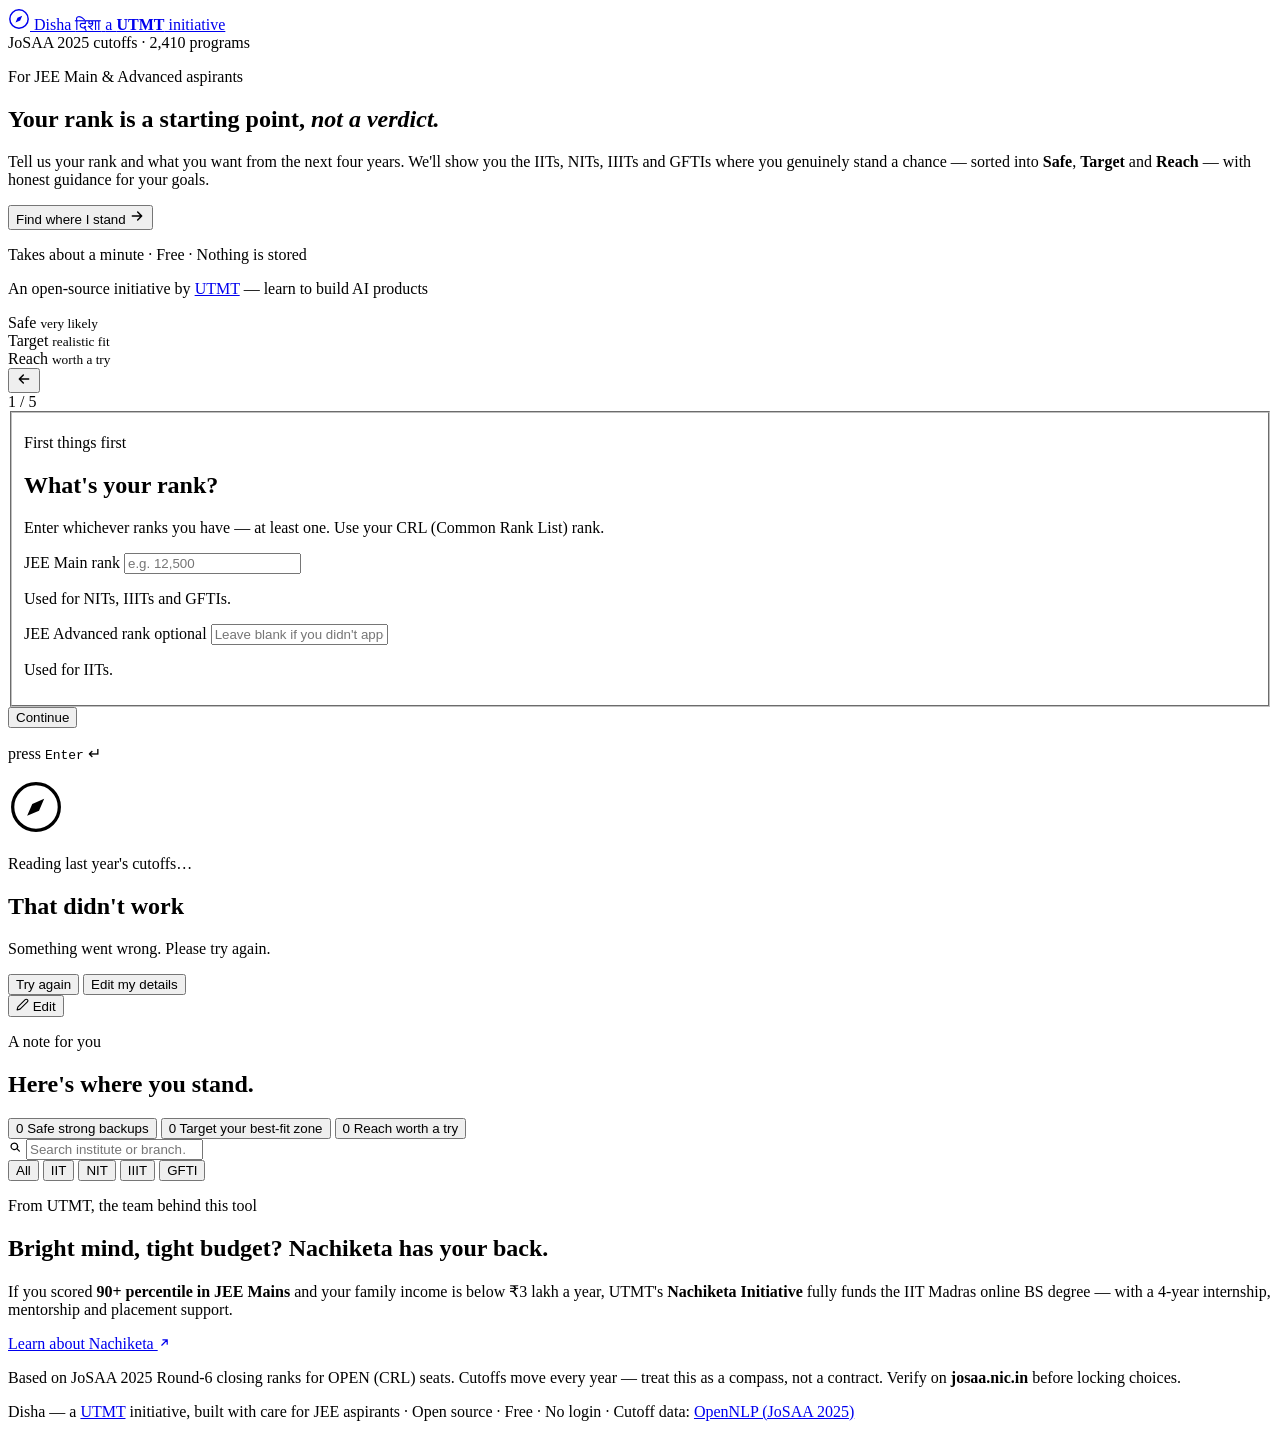
==== commit b5fcd306: "Fix CSS and static assets not loading on Render Docker deploy Copy frontend into backend/frontend in" ====
--- a/frontend/index.html
+++ b/frontend/index.html
@@ -6,11 +6,12 @@
   <title>Disha — Find your direction after JEE</title>
   <meta name="description" content="Disha, a UTMT initiative — a calm, guided college counsellor for JEE aspirants. Enter your rank and goals, and see which IITs, NITs, IIITs and GFTIs realistically fit — grouped into Safe, Target and Reach with personal guidance." />
   <meta name="theme-color" content="#faf6ee" />
-  <link rel="icon" type="image/svg+xml" href="assets/favicon.svg" />
+  <base href="/" />
+  <link rel="icon" type="image/svg+xml" href="/assets/favicon.svg" />
   <link rel="preconnect" href="https://fonts.googleapis.com" />
   <link rel="preconnect" href="https://fonts.gstatic.com" crossorigin />
   <link href="https://fonts.googleapis.com/css2?family=Fraunces:opsz,wght@9..144,400;9..144,500;9..144,600&family=Inter:wght@400;500;600;700&display=swap" rel="stylesheet" />
-  <link rel="stylesheet" href="css/style.css" />
+  <link rel="stylesheet" href="/css/style.css" />
 </head>
 <body>
 
@@ -293,8 +294,8 @@
     <span>Cutoff data: <a href="https://github.com/atmabodha/OpenNLP" target="_blank" rel="noopener">OpenNLP (JoSAA 2025)</a></span>
   </footer>
 
-  <script src="js/config.js"></script>
-  <script src="js/api.js"></script>
-  <script src="js/app.js" defer></script>
+  <script src="/js/config.js"></script>
+  <script src="/js/api.js"></script>
+  <script src="/js/app.js" defer></script>
 </body>
 </html>
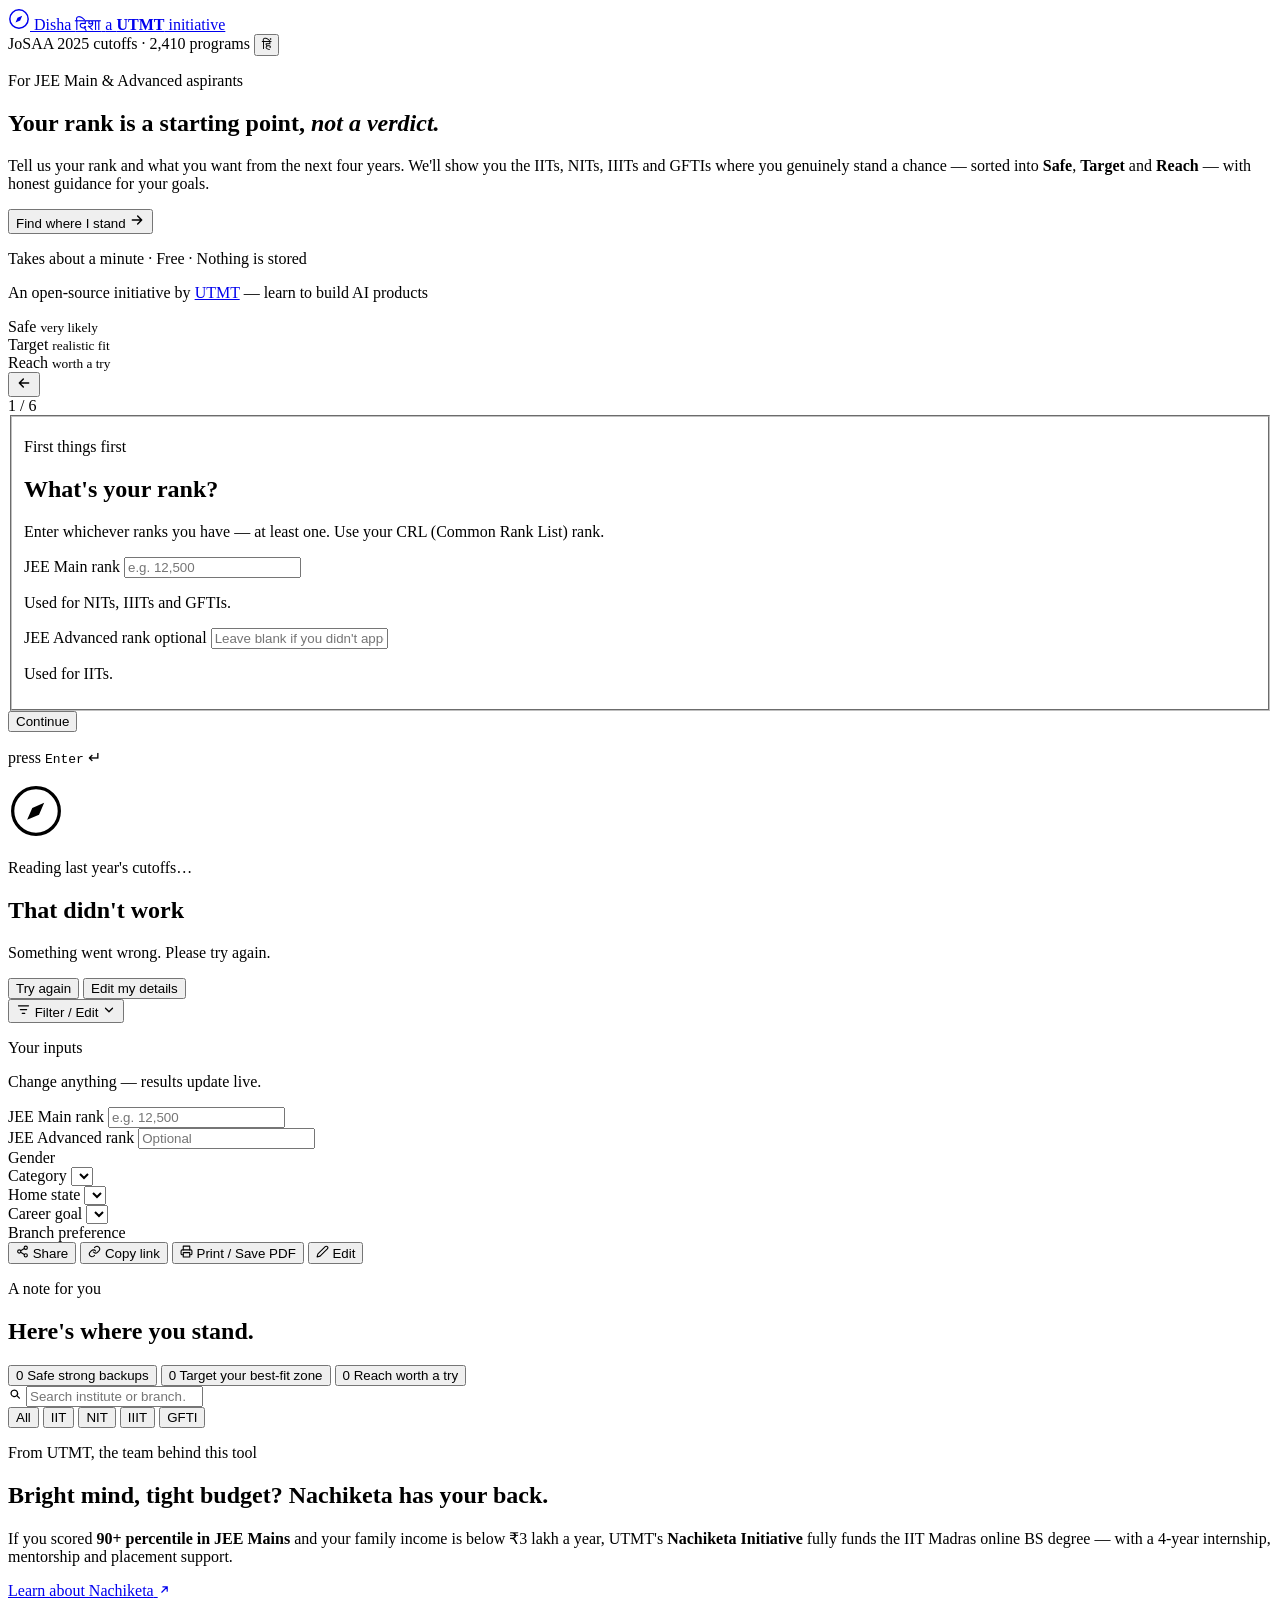
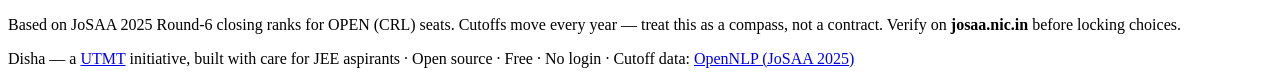
==== commit 07cb62a8: "feat(frontend): i18n, PWA, share/print, rank ruler, and deploy cache fix Ship the frontend UTMT mile" ====
--- a/frontend/index.html
+++ b/frontend/index.html
@@ -8,9 +8,18 @@
   <meta name="theme-color" content="#faf6ee" />
   <base href="/" />
   <link rel="icon" type="image/svg+xml" href="/assets/favicon.svg" />
+  <link rel="apple-touch-icon" href="/assets/favicon.svg" />
+  <link rel="manifest" href="/manifest.json" />
+  <!-- Fonts load NON-BLOCKING so first paint never waits on the CDN over slow
+       networks. The page renders immediately with the system-font fallbacks in
+       style.css; Fraunces / Inter swap in once (if) they arrive. -->
   <link rel="preconnect" href="https://fonts.googleapis.com" />
   <link rel="preconnect" href="https://fonts.gstatic.com" crossorigin />
-  <link href="https://fonts.googleapis.com/css2?family=Fraunces:opsz,wght@9..144,400;9..144,500;9..144,600&family=Inter:wght@400;500;600;700&display=swap" rel="stylesheet" />
+  <link rel="stylesheet" media="print" onload="this.media='all'"
+        href="https://fonts.googleapis.com/css2?family=Fraunces:opsz,wght@9..144,400;9..144,500;9..144,600&family=Inter:wght@400;500;600;700&display=swap" />
+  <noscript>
+    <link rel="stylesheet" href="https://fonts.googleapis.com/css2?family=Fraunces:opsz,wght@9..144,400;9..144,500;9..144,600&family=Inter:wght@400;500;600;700&display=swap" />
+  </noscript>
   <link rel="stylesheet" href="/css/style.css" />
 </head>
 <body>
@@ -26,8 +35,11 @@
     </a>
     <a class="utmt-badge" href="https://www.utmt.org" target="_blank" rel="noopener">a <strong>UTMT</strong> initiative</a>
     <div class="topbar__right">
-      <span class="topbar__data-note">JoSAA 2025 cutoffs · <span id="program-count">2,410</span> programs</span>
-      <button type="button" class="btn btn--ghost btn--sm" id="restart-btn" hidden>Start over</button>
+      <span class="topbar__data-note"><span data-i18n="header.dataNotePre">JoSAA 2025 cutoffs · </span><span id="program-count">2,410</span><span data-i18n="header.dataNotePost"> programs</span></span>
+      <button type="button" class="lang-toggle" id="lang-toggle" data-i18n-aria="header.langSwitchAria" aria-label="Switch to Hindi">
+        <span id="lang-toggle-label" data-i18n="header.langSwitchTo">हिं</span>
+      </button>
+      <button type="button" class="btn btn--ghost btn--sm" id="restart-btn" data-i18n="header.restart" hidden>Start over</button>
     </div>
   </header>
 
@@ -36,31 +48,31 @@
     <!-- ───────────────────────── View: Welcome ───────────────────────── -->
     <section class="view view--welcome is-active" id="view-welcome" aria-label="Welcome">
       <div class="welcome">
-        <p class="eyebrow welcome__eyebrow">For JEE Main &amp; Advanced aspirants</p>
-        <h1 class="welcome__title">Your rank is a starting&nbsp;point, <em>not a verdict.</em></h1>
-        <p class="welcome__lede">
+        <p class="eyebrow welcome__eyebrow" data-i18n="welcome.eyebrow">For JEE Main &amp; Advanced aspirants</p>
+        <h1 class="welcome__title" data-i18n-html="welcome.titleHtml">Your rank is a starting&nbsp;point, <em>not a verdict.</em></h1>
+        <p class="welcome__lede" data-i18n-html="welcome.ledeHtml">
           Tell us your rank and what you want from the next four years.
           We'll show you the IITs, NITs, IIITs and GFTIs where you genuinely stand a chance —
           sorted into <strong class="tone-safe">Safe</strong>, <strong class="tone-target">Target</strong>
           and <strong class="tone-reach">Reach</strong> — with honest guidance for your goals.
         </p>
         <button type="button" class="btn btn--primary btn--lg welcome__cta" id="begin-btn">
-          Find where I stand
+          <span data-i18n="welcome.cta">Find where I stand</span>
           <svg width="16" height="16" viewBox="0 0 24 24" fill="none" stroke="currentColor" stroke-width="2.2" stroke-linecap="round" stroke-linejoin="round" aria-hidden="true"><path d="M5 12h14M13 6l6 6-6 6"/></svg>
         </button>
-        <p class="welcome__trust">Takes about a minute · Free · Nothing is stored</p>
-        <p class="welcome__utmt">An open-source initiative by <a href="https://www.utmt.org" target="_blank" rel="noopener">UTMT</a> — learn to build AI products</p>
+        <p class="welcome__trust" data-i18n="welcome.trust">Takes about a minute · Free · Nothing is stored</p>
+        <p class="welcome__utmt" data-i18n-html="welcome.utmtHtml">An open-source initiative by <a href="https://www.utmt.org" target="_blank" rel="noopener">UTMT</a> — learn to build AI products</p>
 
         <div class="welcome__legend" aria-hidden="true">
-          <div class="legend-chip"><span class="dot dot--safe"></span>Safe <small>very likely</small></div>
-          <div class="legend-chip"><span class="dot dot--target"></span>Target <small>realistic fit</small></div>
-          <div class="legend-chip"><span class="dot dot--reach"></span>Reach <small>worth a try</small></div>
+          <div class="legend-chip"><span class="dot dot--safe"></span><span data-i18n="welcome.legendSafe">Safe</span> <small data-i18n="welcome.legendSafeSub">very likely</small></div>
+          <div class="legend-chip"><span class="dot dot--target"></span><span data-i18n="welcome.legendTarget">Target</span> <small data-i18n="welcome.legendTargetSub">realistic fit</small></div>
+          <div class="legend-chip"><span class="dot dot--reach"></span><span data-i18n="welcome.legendReach">Reach</span> <small data-i18n="welcome.legendReachSub">worth a try</small></div>
         </div>
       </div>
 
       <div class="offline-note" id="meta-offline" hidden>
-        <p>We couldn't reach the recommendation service. Make sure the backend is running, then try again.</p>
-        <button type="button" class="btn btn--ghost btn--sm" id="retry-meta-btn">Retry</button>
+        <p data-i18n="welcome.offline">We couldn't reach the recommendation service. Make sure the backend is running, then try again.</p>
+        <button type="button" class="btn btn--ghost btn--sm" id="retry-meta-btn" data-i18n="welcome.retry">Retry</button>
       </div>
     </section>
 
@@ -68,33 +80,33 @@
     <section class="view view--flow" id="view-flow" aria-label="Your details">
       <div class="flow">
         <div class="flow__head">
-          <button type="button" class="flow__back" id="flow-back" aria-label="Previous question">
+          <button type="button" class="flow__back" id="flow-back" data-i18n-aria="flow.back" aria-label="Previous question">
             <svg width="16" height="16" viewBox="0 0 24 24" fill="none" stroke="currentColor" stroke-width="2.2" stroke-linecap="round" stroke-linejoin="round" aria-hidden="true"><path d="M19 12H5M11 18l-6-6 6-6"/></svg>
           </button>
-          <div class="flow__progress" role="progressbar" aria-valuemin="1" aria-valuemax="5" aria-valuenow="1" id="flow-progressbar">
+          <div class="flow__progress" role="progressbar" aria-valuemin="1" aria-valuemax="6" aria-valuenow="1" id="flow-progressbar">
             <div class="flow__progress-fill" id="flow-progress-fill"></div>
           </div>
-          <span class="flow__count" id="flow-count">1 / 5</span>
+          <span class="flow__count" id="flow-count">1 / 6</span>
         </div>
 
         <form id="flow-form" novalidate>
 
           <!-- Step 1: Ranks -->
           <fieldset class="step" data-step="0">
-            <p class="eyebrow">First things first</p>
-            <h2 class="step__title">What's your rank?</h2>
-            <p class="step__hint">Enter whichever ranks you have — at least one. Use your CRL (Common Rank List) rank.</p>
+            <p class="eyebrow" data-i18n="flow.s1Eyebrow">First things first</p>
+            <h2 class="step__title" data-i18n="flow.s1Title">What's your rank?</h2>
+            <p class="step__hint" data-i18n="flow.s1Hint">Enter whichever ranks you have — at least one. Use your CRL (Common Rank List) rank.</p>
 
             <div class="field">
-              <label class="field__label" for="mains-rank">JEE Main rank</label>
-              <input class="input input--rank" id="mains-rank" type="text" inputmode="numeric" autocomplete="off" placeholder="e.g. 12,500" />
-              <p class="field__note">Used for NITs, IIITs and GFTIs.</p>
+              <label class="field__label" for="mains-rank" data-i18n="flow.mainsLabel">JEE Main rank</label>
+              <input class="input input--rank" id="mains-rank" type="text" inputmode="numeric" autocomplete="off" data-i18n-ph="flow.mainsPlaceholder" placeholder="e.g. 12,500" />
+              <p class="field__note" data-i18n="flow.mainsNote">Used for NITs, IIITs and GFTIs.</p>
             </div>
 
             <div class="field">
-              <label class="field__label" for="adv-rank">JEE Advanced rank <span class="field__optional">optional</span></label>
-              <input class="input input--rank" id="adv-rank" type="text" inputmode="numeric" autocomplete="off" placeholder="Leave blank if you didn't appear" />
-              <p class="field__note">Used for IITs.</p>
+              <label class="field__label" for="adv-rank"><span data-i18n="flow.advLabel">JEE Advanced rank</span> <span class="field__optional" data-i18n="flow.optional">optional</span></label>
+              <input class="input input--rank" id="adv-rank" type="text" inputmode="numeric" autocomplete="off" data-i18n-ph="flow.advPlaceholder" placeholder="Leave blank if you didn't appear" />
+              <p class="field__note" data-i18n="flow.advNote">Used for IITs.</p>
             </div>
 
             <p class="field__error" id="error-ranks" role="alert" hidden></p>
@@ -102,22 +114,22 @@
 
           <!-- Step 2: About you -->
           <fieldset class="step" data-step="1" hidden>
-            <p class="eyebrow">About you</p>
-            <h2 class="step__title">A little about you</h2>
-            <p class="step__hint">This decides which seat pools and quotas apply to you.</p>
+            <p class="eyebrow" data-i18n="flow.s2Eyebrow">About you</p>
+            <h2 class="step__title" data-i18n="flow.s2Title">A little about you</h2>
+            <p class="step__hint" data-i18n="flow.s2Hint">This decides which seat pools and quotas apply to you.</p>
 
             <div class="field">
-              <span class="field__label" id="gender-label">Gender</span>
+              <span class="field__label" id="gender-label" data-i18n="flow.genderLabel">Gender</span>
               <div class="choice-row" role="radiogroup" aria-labelledby="gender-label" id="gender-row">
-                <button type="button" class="choice is-selected" role="radio" aria-checked="true" data-value="male">Male</button>
-                <button type="button" class="choice" role="radio" aria-checked="false" data-value="female">Female</button>
-                <button type="button" class="choice" role="radio" aria-checked="false" data-value="other">Other</button>
+                <button type="button" class="choice is-selected" role="radio" aria-checked="true" data-value="male" data-i18n="gender.male">Male</button>
+                <button type="button" class="choice" role="radio" aria-checked="false" data-value="female" data-i18n="gender.female">Female</button>
+                <button type="button" class="choice" role="radio" aria-checked="false" data-value="other" data-i18n="gender.other">Other</button>
               </div>
               <p class="field__note" id="gender-note">&nbsp;</p>
             </div>
 
             <div class="field">
-              <label class="field__label" for="seat-category">Reservation category</label>
+              <label class="field__label" for="seat-category" data-i18n="flow.categoryLabel">Reservation category</label>
               <select class="input" id="seat-category"></select>
               <p class="field__note" id="category-note"></p>
             </div>
@@ -125,14 +137,14 @@
 
           <!-- Step 3: Home state -->
           <fieldset class="step" data-step="2" hidden>
-            <p class="eyebrow">Where you're from</p>
-            <h2 class="step__title">Your home state</h2>
-            <p class="step__hint">The state where you passed Class 12. NITs reserve half their seats for home-state students, so this genuinely changes your options.</p>
+            <p class="eyebrow" data-i18n="flow.s3Eyebrow">Where you're from</p>
+            <h2 class="step__title" data-i18n="flow.s3Title">Your home state</h2>
+            <p class="step__hint" data-i18n="flow.s3Hint">The state where you passed Class 12. NITs reserve half their seats for home-state students, so this genuinely changes your options.</p>
 
             <div class="field">
-              <label class="field__label" for="home-state">State / Union Territory</label>
+              <label class="field__label" for="home-state" data-i18n="flow.stateLabel">State / Union Territory</label>
               <select class="input" id="home-state">
-                <option value="" disabled selected>Choose your state…</option>
+                <option value="" disabled selected data-i18n="flow.statePlaceholder">Choose your state…</option>
               </select>
               <p class="field__error" id="error-state" role="alert" hidden></p>
             </div>
@@ -140,26 +152,35 @@
 
           <!-- Step 4: Interest -->
           <fieldset class="step" data-step="3" hidden>
-            <p class="eyebrow">The next four years</p>
-            <h2 class="step__title">What pulls you?</h2>
-            <p class="step__hint">There's no wrong answer — and "not sure" is a perfectly good one. We'll order branches to fit.</p>
+            <p class="eyebrow" data-i18n="flow.s4Eyebrow">The next four years</p>
+            <h2 class="step__title" data-i18n="flow.s4Title">What pulls you?</h2>
+            <p class="step__hint" data-i18n="flow.s4Hint">There's no wrong answer — and "not sure" is a perfectly good one. We'll order branches to fit.</p>
 
             <div class="goal-grid" id="goal-grid" role="radiogroup" aria-label="Career interest"></div>
             <p class="field__error" id="error-goal" role="alert" hidden></p>
           </fieldset>
 
-          <!-- Step 5: Review -->
+          <!-- Step 5: Branch preference -->
           <fieldset class="step" data-step="4" hidden>
-            <p class="eyebrow">One last look</p>
-            <h2 class="step__title">Did we get this right?</h2>
-            <p class="step__hint">Tap any row to change it.</p>
+            <p class="eyebrow" data-i18n="flow.s5Eyebrow">Branch focus</p>
+            <h2 class="step__title" data-i18n="flow.s5Title">Any branch in mind?</h2>
+            <p class="step__hint" data-i18n="flow.s5Hint">Pick the branch families you'd consider. Leave it on “Any” to keep every branch in your results.</p>
+
+            <div class="branch-grid" id="branch-grid" role="group" aria-label="Branch preference"></div>
+          </fieldset>
+
+          <!-- Step 6: Review -->
+          <fieldset class="step" data-step="5" hidden>
+            <p class="eyebrow" data-i18n="flow.s6Eyebrow">One last look</p>
+            <h2 class="step__title" data-i18n="flow.s6Title">Did we get this right?</h2>
+            <p class="step__hint" data-i18n="flow.s6Hint">Tap any row to change it.</p>
 
             <ul class="review" id="review-list"></ul>
           </fieldset>
 
           <div class="flow__foot">
-            <button type="submit" class="btn btn--primary btn--lg" id="flow-next">Continue</button>
-            <p class="flow__kbd-hint">press <kbd>Enter</kbd> ↵</p>
+            <button type="submit" class="btn btn--primary btn--lg" id="flow-next" data-i18n="flow.continue">Continue</button>
+            <p class="flow__kbd-hint"><span data-i18n="flow.kbdHint">press</span> <kbd>Enter</kbd> ↵</p>
           </div>
         </form>
       </div>
@@ -179,11 +200,11 @@
     <!-- ───────────────────────── View: Error ───────────────────────── -->
     <section class="view view--error" id="view-error" aria-label="Something went wrong" role="alert">
       <div class="error-box">
-        <h2 class="error-box__title">That didn't work</h2>
-        <p id="error-message">Something went wrong. Please try again.</p>
+        <h2 class="error-box__title" data-i18n="error.title">That didn't work</h2>
+        <p id="error-message" data-i18n="error.generic">Something went wrong. Please try again.</p>
         <div class="error-box__actions">
-          <button type="button" class="btn btn--primary" id="retry-btn">Try again</button>
-          <button type="button" class="btn btn--ghost" id="error-edit-btn">Edit my details</button>
+          <button type="button" class="btn btn--primary" id="retry-btn" data-i18n="error.retry">Try again</button>
+          <button type="button" class="btn btn--ghost" id="error-edit-btn" data-i18n="error.edit">Edit my details</button>
         </div>
       </div>
     </section>
@@ -191,20 +212,95 @@
     <!-- ───────────────────────── View: Results ───────────────────────── -->
     <section class="view view--results" id="view-results" aria-label="Your results">
 
+     <div class="results-layout">
+
+      <!-- Live "counsellor dashboard" panel: edit any input, results refresh
+           instantly. Left sidebar on desktop, collapsible top panel on mobile. -->
+      <aside class="results-panel" id="results-panel" aria-label="Edit your inputs">
+        <button type="button" class="panel-toggle" id="panel-toggle" aria-expanded="false" aria-controls="panel-body">
+          <svg width="15" height="15" viewBox="0 0 24 24" fill="none" stroke="currentColor" stroke-width="2" stroke-linecap="round" stroke-linejoin="round" aria-hidden="true"><path d="M4 6h16M7 12h10M10 18h4"/></svg>
+          <span data-i18n="panel.toggle">Filter / Edit</span>
+          <svg class="panel-toggle__chevron" width="14" height="14" viewBox="0 0 24 24" fill="none" stroke="currentColor" stroke-width="2.2" stroke-linecap="round" stroke-linejoin="round" aria-hidden="true"><path d="M6 9l6 6 6-6"/></svg>
+        </button>
+
+        <form class="panel-body" id="panel-body" novalidate>
+          <div class="panel-head">
+            <p class="eyebrow" data-i18n="panel.title">Your inputs</p>
+            <p class="panel__subtitle" data-i18n="panel.subtitle">Change anything — results update live.</p>
+          </div>
+
+          <div class="panel-field">
+            <label class="panel-field__label" for="panel-mains-rank" data-i18n="panel.mainsLabel">JEE Main rank</label>
+            <input class="input input--sm" id="panel-mains-rank" type="text" inputmode="numeric" autocomplete="off" data-i18n-ph="panel.mainsPlaceholder" placeholder="e.g. 12,500" />
+          </div>
+
+          <div class="panel-field">
+            <label class="panel-field__label" for="panel-adv-rank" data-i18n="panel.advLabel">JEE Advanced rank</label>
+            <input class="input input--sm" id="panel-adv-rank" type="text" inputmode="numeric" autocomplete="off" data-i18n-ph="panel.advPlaceholder" placeholder="Optional" />
+          </div>
+
+          <div class="panel-field">
+            <span class="panel-field__label" id="panel-gender-label" data-i18n="panel.genderLabel">Gender</span>
+            <div class="choice-row choice-row--sm" role="radiogroup" aria-labelledby="panel-gender-label" id="panel-gender-row"></div>
+          </div>
+
+          <div class="panel-field">
+            <label class="panel-field__label" for="panel-seat-category" data-i18n="panel.categoryLabel">Category</label>
+            <select class="input input--sm" id="panel-seat-category"></select>
+          </div>
+
+          <div class="panel-field">
+            <label class="panel-field__label" for="panel-home-state" data-i18n="panel.stateLabel">Home state</label>
+            <select class="input input--sm" id="panel-home-state"></select>
+          </div>
+
+          <div class="panel-field">
+            <label class="panel-field__label" for="panel-goal" data-i18n="panel.goalLabel">Career goal</label>
+            <select class="input input--sm" id="panel-goal"></select>
+          </div>
+
+          <div class="panel-field">
+            <span class="panel-field__label" data-i18n="panel.branchLabel">Branch preference</span>
+            <div class="branch-grid branch-grid--compact" id="panel-branch-grid" role="group" aria-label="Branch preference"></div>
+          </div>
+
+          <p class="panel__updating" id="panel-updating" hidden aria-live="polite">
+            <span class="panel__spinner" aria-hidden="true"></span>
+            <span data-i18n="panel.updating">Updating…</span>
+          </p>
+        </form>
+      </aside>
+
+      <div class="results-main">
+
       <div class="results-head">
         <div class="profile-chips" id="profile-chips"></div>
-        <button type="button" class="btn btn--ghost btn--sm" id="edit-profile-btn">
-          <svg width="13" height="13" viewBox="0 0 24 24" fill="none" stroke="currentColor" stroke-width="2" stroke-linecap="round" stroke-linejoin="round" aria-hidden="true"><path d="M17 3a2.8 2.8 0 014 4L7.5 20.5 2 22l1.5-5.5L17 3z"/></svg>
-          Edit
-        </button>
+        <div class="results-actions">
+          <button type="button" class="btn btn--ghost btn--sm" id="share-btn">
+            <svg width="13" height="13" viewBox="0 0 24 24" fill="none" stroke="currentColor" stroke-width="2" stroke-linecap="round" stroke-linejoin="round" aria-hidden="true"><circle cx="18" cy="5" r="3"/><circle cx="6" cy="12" r="3"/><circle cx="18" cy="19" r="3"/><path d="M8.6 13.5l6.8 4M15.4 6.5l-6.8 4"/></svg>
+            <span data-i18n="results.share">Share</span>
+          </button>
+          <button type="button" class="btn btn--ghost btn--sm" id="copy-link-btn">
+            <svg width="13" height="13" viewBox="0 0 24 24" fill="none" stroke="currentColor" stroke-width="2" stroke-linecap="round" stroke-linejoin="round" aria-hidden="true"><path d="M10 13a5 5 0 007.5.5l3-3a5 5 0 00-7-7l-1.5 1.5"/><path d="M14 11a5 5 0 00-7.5-.5l-3 3a5 5 0 007 7L12 19"/></svg>
+            <span id="copy-link-label" data-i18n="results.copyLink">Copy link</span>
+          </button>
+          <button type="button" class="btn btn--ghost btn--sm" id="print-btn">
+            <svg width="13" height="13" viewBox="0 0 24 24" fill="none" stroke="currentColor" stroke-width="2" stroke-linecap="round" stroke-linejoin="round" aria-hidden="true"><path d="M6 9V2h12v7"/><path d="M6 18H4a2 2 0 01-2-2v-5a2 2 0 012-2h16a2 2 0 012 2v5a2 2 0 01-2 2h-2"/><rect x="6" y="14" width="12" height="8"/></svg>
+            <span data-i18n="results.print">Print / Save PDF</span>
+          </button>
+          <button type="button" class="btn btn--ghost btn--sm" id="edit-profile-btn">
+            <svg width="13" height="13" viewBox="0 0 24 24" fill="none" stroke="currentColor" stroke-width="2" stroke-linecap="round" stroke-linejoin="round" aria-hidden="true"><path d="M17 3a2.8 2.8 0 014 4L7.5 20.5 2 22l1.5-5.5L17 3z"/></svg>
+            <span data-i18n="results.edit">Edit</span>
+          </button>
+        </div>
       </div>
 
       <!-- Counsellor's note -->
       <article class="note">
         <div class="note__rule" aria-hidden="true"></div>
         <div class="note__body">
-          <p class="eyebrow note__eyebrow">A note for you</p>
-          <h2 class="note__headline" id="note-headline">Here's where you stand.</h2>
+          <p class="eyebrow note__eyebrow" data-i18n="results.noteEyebrow">A note for you</p>
+          <h2 class="note__headline" id="note-headline" data-i18n="results.noteHeadlineDefault">Here's where you stand.</h2>
           <p class="note__text" id="note-guidance"></p>
           <ul class="note__tips" id="note-tips"></ul>
         </div>
@@ -216,29 +312,32 @@
       <div class="spectrum" id="spectrum" role="group" aria-label="Your standing at a glance">
         <button type="button" class="zone zone--safe" data-zone="Safe">
           <span class="zone__count" id="zone-count-safe">0</span>
-          <span class="zone__name">Safe</span>
-          <span class="zone__sub">strong backups</span>
+          <span class="zone__name" data-i18n="zones.safeName">Safe</span>
+          <span class="zone__sub" data-i18n="zones.safeSub">strong backups</span>
         </button>
         <button type="button" class="zone zone--target is-hot" data-zone="Target">
           <span class="zone__count" id="zone-count-target">0</span>
-          <span class="zone__name">Target</span>
-          <span class="zone__sub">your best-fit zone</span>
+          <span class="zone__name" data-i18n="zones.targetName">Target</span>
+          <span class="zone__sub" data-i18n="zones.targetSub">your best-fit zone</span>
         </button>
         <button type="button" class="zone zone--reach" data-zone="Reach">
           <span class="zone__count" id="zone-count-reach">0</span>
-          <span class="zone__name">Reach</span>
-          <span class="zone__sub">worth a try</span>
+          <span class="zone__name" data-i18n="zones.reachName">Reach</span>
+          <span class="zone__sub" data-i18n="zones.reachSub">worth a try</span>
         </button>
       </div>
+
+      <!-- Rank ruler — zoomed-out hero: every eligible pick on one log rank axis -->
+      <section class="ruler" id="ruler" role="group" aria-label="Rank ruler: where you stand against every match" hidden></section>
 
       <!-- Filter toolbar -->
       <div class="toolbar" id="toolbar">
         <div class="searchbox">
           <svg width="14" height="14" viewBox="0 0 20 20" aria-hidden="true"><path d="M9 3.5a5.5 5.5 0 1 0 3.4 9.8l3.2 3.2a.9.9 0 0 0 1.3-1.3l-3.2-3.2A5.5 5.5 0 0 0 9 3.5zm-3.7 5.5a3.7 3.7 0 1 1 7.4 0 3.7 3.7 0 0 1-7.4 0z" fill="currentColor"/></svg>
-          <input type="search" id="filter-search" placeholder="Search institute or branch…" aria-label="Search results" />
+          <input type="search" id="filter-search" data-i18n-ph="results.searchPlaceholder" placeholder="Search institute or branch…" data-i18n-aria="results.searchAria" aria-label="Search results" />
         </div>
         <div class="type-chips" id="type-chips" role="group" aria-label="Filter by institute type">
-          <button type="button" class="chip is-active" data-type="">All</button>
+          <button type="button" class="chip is-active" data-type="" data-i18n="results.typeAll">All</button>
           <button type="button" class="chip" data-type="IIT">IIT</button>
           <button type="button" class="chip" data-type="NIT">NIT</button>
           <button type="button" class="chip" data-type="IIIT">IIIT</button>
@@ -250,51 +349,55 @@
       <div id="result-sections" aria-live="polite"></div>
 
       <div class="empty-state" id="empty-filtered" hidden>
-        <p><strong>Nothing matches those filters.</strong></p>
-        <p>Try clearing the search or showing all institute types.</p>
-        <button type="button" class="btn btn--ghost btn--sm" id="clear-filters-btn">Clear filters</button>
+        <p><strong data-i18n="results.emptyFilteredTitle">Nothing matches those filters.</strong></p>
+        <p data-i18n="results.emptyFilteredBody">Try clearing the search or showing all institute types.</p>
+        <button type="button" class="btn btn--ghost btn--sm" id="clear-filters-btn" data-i18n="results.clearFilters">Clear filters</button>
       </div>
 
       <div class="empty-state" id="empty-results" hidden>
-        <p><strong>We couldn't find close matches.</strong></p>
-        <p>Your rank may sit far from this dataset's cutoff windows for the filters chosen. Try adding your other rank, or double-check your home state.</p>
-        <button type="button" class="btn btn--primary btn--sm" id="empty-edit-btn">Edit my details</button>
+        <p><strong data-i18n="results.emptyResultsTitle">We couldn't find close matches.</strong></p>
+        <p data-i18n="results.emptyResultsBody">Your rank may sit far from this dataset's cutoff windows for the filters chosen. Try adding your other rank, or double-check your home state.</p>
+        <button type="button" class="btn btn--primary btn--sm" id="empty-edit-btn" data-i18n="results.emptyEdit">Edit my details</button>
       </div>
 
       <!-- UTMT Nachiketa callout -->
       <aside class="nachiketa" id="nachiketa">
         <div class="nachiketa__body">
-          <p class="eyebrow nachiketa__eyebrow">From UTMT, the team behind this tool</p>
-          <h2 class="nachiketa__title">Bright mind, tight budget? Nachiketa has your back.</h2>
-          <p class="nachiketa__text">
+          <p class="eyebrow nachiketa__eyebrow" data-i18n="nachiketa.eyebrow">From UTMT, the team behind this tool</p>
+          <h2 class="nachiketa__title" data-i18n="nachiketa.title">Bright mind, tight budget? Nachiketa has your back.</h2>
+          <p class="nachiketa__text" data-i18n-html="nachiketa.textHtml">
             If you scored <strong>90+ percentile in JEE Mains</strong> and your family income is below ₹3 lakh a year,
             UTMT's <strong>Nachiketa Initiative</strong> fully funds the IIT Madras online BS degree —
             with a 4-year internship, mentorship and placement support.
           </p>
           <a class="btn btn--ghost btn--sm nachiketa__cta" href="https://www.utmt.org/nachiketa" target="_blank" rel="noopener">
-            Learn about Nachiketa
+            <span data-i18n="nachiketa.cta">Learn about Nachiketa</span>
             <svg width="13" height="13" viewBox="0 0 24 24" fill="none" stroke="currentColor" stroke-width="2.2" stroke-linecap="round" stroke-linejoin="round" aria-hidden="true"><path d="M7 17L17 7M9 7h8v8"/></svg>
           </a>
         </div>
       </aside>
 
-      <p class="disclaimer">
+      <p class="disclaimer" data-i18n-html="results.disclaimerHtml">
         Based on JoSAA 2025 Round-6 closing ranks for OPEN (CRL) seats. Cutoffs move every year —
         treat this as a compass, not a contract. Verify on <strong>josaa.nic.in</strong> before locking choices.
       </p>
+
+      </div><!-- /.results-main -->
+     </div><!-- /.results-layout -->
     </section>
 
   </main>
 
   <footer class="footer">
-    <span>Disha — a <a href="https://www.utmt.org" target="_blank" rel="noopener">UTMT</a> initiative, built with care for JEE aspirants</span>
+    <span data-i18n-html="footer.aboutHtml">Disha — a <a href="https://www.utmt.org" target="_blank" rel="noopener">UTMT</a> initiative, built with care for JEE aspirants</span>
     <span class="footer__sep" aria-hidden="true">·</span>
-    <span>Open source · Free · No login</span>
+    <span data-i18n="footer.openSource">Open source · Free · No login</span>
     <span class="footer__sep" aria-hidden="true">·</span>
-    <span>Cutoff data: <a href="https://github.com/atmabodha/OpenNLP" target="_blank" rel="noopener">OpenNLP (JoSAA 2025)</a></span>
+    <span data-i18n-html="footer.dataHtml">Cutoff data: <a href="https://github.com/atmabodha/OpenNLP" target="_blank" rel="noopener">OpenNLP (JoSAA 2025)</a></span>
   </footer>
 
   <script src="/js/config.js"></script>
+  <script src="/js/i18n.js"></script>
   <script src="/js/api.js"></script>
   <script src="/js/app.js" defer></script>
 </body>
